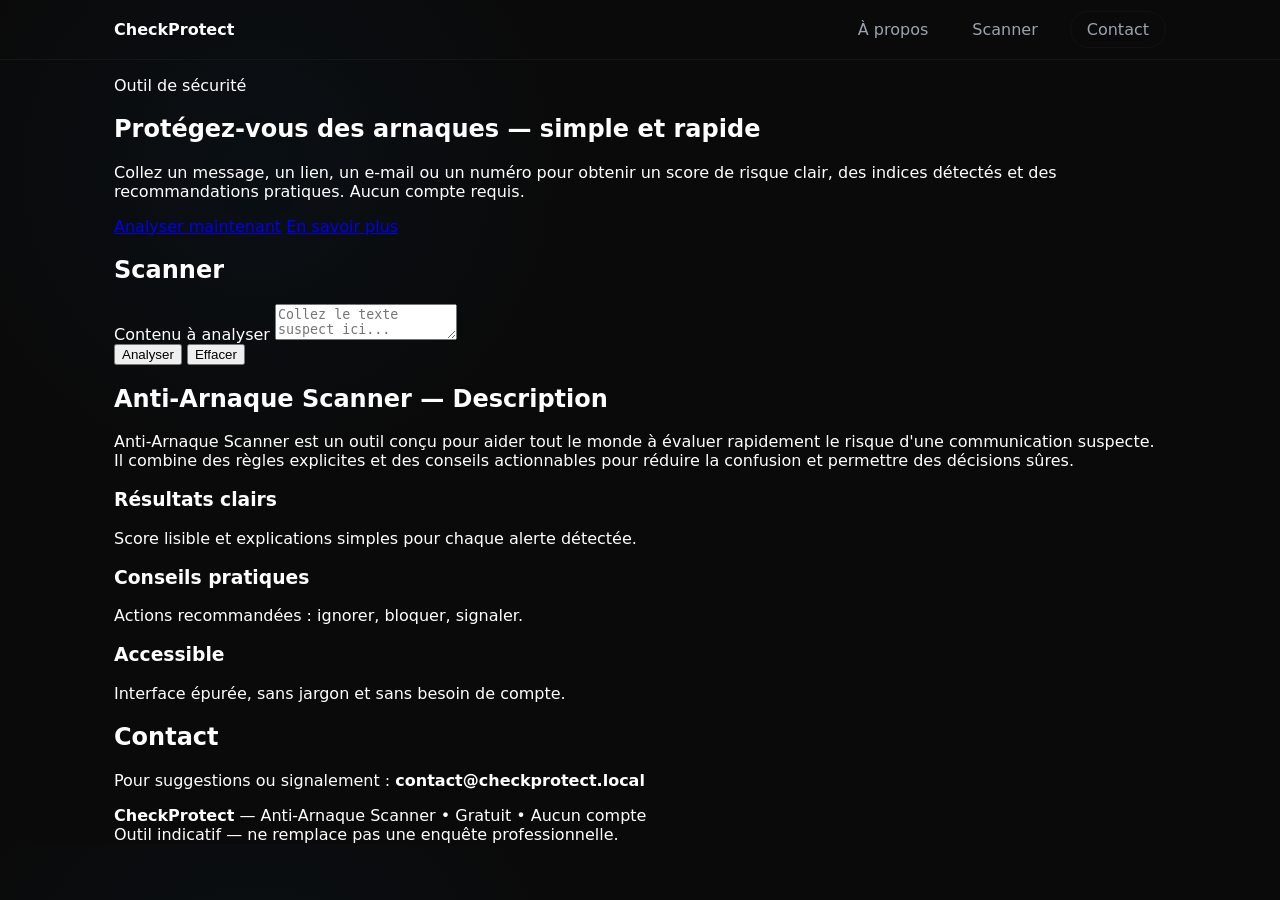
==== index.html @ 156ae91d "fix: fix adjustement for github page" ====
<!DOCTYPE html>


<!--  ,ad8888ba,   88                                   88            88888888ba                                                                    -->
<!-- d8"'    `"8b  88                                   88            88      "8b                            ,d                              ,d     -->
<!--d8'            88                                   88            88      ,8P                            88                              88     -->
<!--88             88,dPPYba,    ,adPPYba,   ,adPPYba,  88   ,d8      88aaaaaa8P'  8b,dPPYba,   ,adPPYba,  MM88MMM  ,adPPYba,   ,adPPYba,  MM88MMM  -->
<!--88             88P'    "8a  a8P_____88  a8"     ""  88 ,a8"       88""""""'    88P'   "Y8  a8"     "8a   88    a8P_____88  a8"     ""    88     -->
<!--Y8,            88       88  8PP"""""""  8b          8888[         88           88          8b       d8   88    8PP"""""""  8b            88     -->
<!-- Y8a.    .a8P  88       88  "8b,   ,aa  "8a,   ,aa  88`"Yba,      88           88          "8a,   ,a8"   88,   "8b,   ,aa  "8a,   ,aa    88,    -->
<!--  `"Y8888Y"'   88       88   `"Ybbd8"'   `"Ybbd8"'  88   `Y8a     88           88           `"YbbdP"'    "Y888  `"Ybbd8"'   `"Ybbd8"'    "Y888  -->


<html lang="fr">
  <head>
    <meta charset="utf-8" />
    <meta name="viewport" content="width=device-width, initial-scale=1" />
    <meta name="description" content="Analyse rapide et accessible des messages, liens et numéros suspects — résultats clairs et recommandations actionnables." />
    <title>CheckProtect</title>
    <link rel="stylesheet" href="style.css" />
  </head>

  <body>

    <!-- Header / Navigation -->
    <header class="header" role="banner">
      <div class="container navbar-container">
        <div class="navbar-logo">
          <span class="logo-text">CheckProtect</span>
        </div>

        <nav aria-label="Navigation principale">
          <ul class="nav-menu">
            <li><a class="nav-link" href="#about">À propos</a></li>
            <li><a class="nav-link" href="#scan">Scanner</a></li>
            <li><a class="nav-link nav-contact" href="#contact">Contact</a></li>
          </ul>
        </nav>
      </div>
    </header>

    <!-- Main content -->
    <main id="main">

      <!-- Hero / Scanner overview -->
      <section class="hero-section" aria-labelledby="hero-title">
        <div class="container">
          <div class="hero-grid">

            <!-- Intro -->
            <div class="hero-content">
              <p class="about-label">Outil de sécurité</p>
              <h1 id="hero-title">Protégez-vous des arnaques — simple et rapide</h1>
              <p class="lead">Collez un message, un lien, un e-mail ou un numéro pour obtenir un score de risque clair, des indices détectés et des recommandations pratiques. Aucun compte requis.</p>

              <div class="cta-row">
                <a class="btn btn-primary" href="#scan">Analyser maintenant</a>
                <a class="btn btn-light" href="#about">En savoir plus</a>
              </div>
            </div>

            <!-- Scanner card -->
            <aside class="hero-card" aria-labelledby="scan-heading">
              <h2 id="scan-heading">Scanner</h2>

              <form class="scan-area" onsubmit="event.preventDefault(); analyser();">
                <label for="input" class="sr-only">Contenu à analyser</label>
                <textarea id="input" name="input" placeholder="Collez le texte suspect ici..." aria-label="Contenu à analyser"></textarea>

                <div class="controls">
                  <button type="submit" class="btn btn-primary">Analyser</button>
                  <button type="button" class="btn btn-outline" onclick="clearAll()">Effacer</button>
                </div>

                <div id="output" class="result" aria-live="polite" hidden>
                  <div class="risk">
                    <div class="meter" id="score">--</div>
                    <div class="risk-body">
                      <div id="verdict" class="verdict">—</div>
                      <div id="short" class="explain">Aucun résultat pour l'instant.</div>
                    </div>
                  </div>

                  <div id="details" class="explain" aria-hidden="false"></div>
                  <div id="advice" class="advice"></div>
                </div>
              </form>
            </aside>
          </div>
        </div>
      </section>

      <!-- About / Description -->
      <section id="about" class="about-section container" aria-labelledby="about-heading">
        <h2 id="about-heading">Anti-Arnaque Scanner — Description</h2>
        <p class="section-subtitle">Anti-Arnaque Scanner est un outil conçu pour aider tout le monde à évaluer rapidement le risque d'une communication suspecte. Il combine des règles explicites et des conseils actionnables pour réduire la confusion et permettre des décisions sûres.</p>

        <div class="features-grid" role="list">
          <div class="feature-card" role="listitem">
            <h3>Résultats clairs</h3>
            <p>Score lisible et explications simples pour chaque alerte détectée.</p>
          </div>

          <div class="feature-card" role="listitem">
            <h3>Conseils pratiques</h3>
            <p>Actions recommandées : ignorer, bloquer, signaler.</p>
          </div>

          <div class="feature-card" role="listitem">
            <h3>Accessible</h3>
            <p>Interface épurée, sans jargon et sans besoin de compte.</p>
          </div>
        </div>
      </section>

      <!-- Contact -->
      <section id="contact" class="container contact-section" aria-labelledby="contact-heading">
        <h2 id="contact-heading">Contact</h2>
        <p class="explain">Pour suggestions ou signalement : <strong>contact@checkprotect.local</strong></p>
      </section>

    </main>

    <!-- Footer -->
    <footer class="footer" role="contentinfo">
      <div class="container footer-content">
        <div>
          <strong>CheckProtect</strong> — Anti-Arnaque Scanner • Gratuit • Aucun compte
        </div>
        <div class="footer-note">Outil indicatif — ne remplace pas une enquête professionnelle.</div>
      </div>
    </footer>    
  </body>
</html>
---- style.css ----
/*  ,ad8888ba,   88                                   88            88888888ba                                                                    */
/* d8"'    `"8b  88                                   88            88      "8b                            ,d                              ,d     */
/*d8'            88                                   88            88      ,8P                            88                              88     */
/*88             88,dPPYba,    ,adPPYba,   ,adPPYba,  88   ,d8      88aaaaaa8P'  8b,dPPYba,   ,adPPYba,  MM88MMM  ,adPPYba,   ,adPPYba,  MM88MMM  */
/*88             88P'    "8a  a8P_____88  a8"     ""  88 ,a8"       88""""""'    88P'   "Y8  a8"     "8a   88    a8P_____88  a8"     ""    88     */
/*Y8,            88       88  8PP"""""""  8b          8888[         88           88          8b       d8   88    8PP"""""""  8b            88     */
/* Y8a.    .a8P  88       88  "8b,   ,aa  "8a,   ,aa  88`"Yba,      88           88          "8a,   ,a8"   88,   "8b,   ,aa  "8a,   ,aa    88,    */
/*  `"Y8888Y"'   88       88   `"Ybbd8"'   `"Ybbd8"'  88   `Y8a     88           88           `"YbbdP"'    "Y888  `"Ybbd8"'   `"Ybbd8"'    "Y888  */
                                                                                                                                                
                                                                                                                                                

:root {
	/* Colors */
	--bg: #0a0a0a;
	--panel: #0b1220;
	--text: #ffffff;
	--muted: #9ca3af;
	--accent: #0a66c2;
	--accent-2: #00d4ff;
	--good: #10b981;
	--warn: #f59e0b;
	--bad: #ef4444;

	/* UI tokens */
	--glass: rgba(255, 255, 255, 0.03);
	--radius: 12px;
	--container: 1100px;
	--font: system-ui, -apple-system, 'Segoe UI', Roboto, 'Helvetica Neue', Arial;
}

*,
*::before,
*::after {
	box-sizing: border-box;
}

html {
	-webkit-font-smoothing: antialiased;
	-moz-osx-font-smoothing: grayscale;
}

body {
	margin: 0;
	font-family: var(--font);
	color: var(--text);
	background: radial-gradient(circle at 20% 20%, rgba(10, 102, 194, 0.06), transparent 25%), var(--bg);
}

.container {
	max-width: var(--container);
	margin: 0 auto;
	padding: 0 24px;
}

.header {
	padding: 20px 0;
	border-bottom: 1px solid rgba(255, 255, 255, 0.04);
	position: sticky;
	top: 0;
	background: linear-gradient(180deg, transparent, rgba(0, 0, 0, 0.03));
	z-index: 40;
}

.navbar-container {
	display: flex;
	align-items: center;
	justify-content: space-between;
}

.navbar-logo {
	display: flex;
	align-items: center;
	gap: 12px;
	font-weight: 700;
}

.logo-icon {
	font-size: 22px;
}

.nav-menu {
	list-style: none;
	display: flex;
	gap: 20px;
	margin: 0;
	padding: 0;
}

.nav-link {
	color: var(--muted);
	text-decoration: none;
	padding: 8px 12px;
	border-radius: 999px;
}

.nav-link:hover {
	color: var(--text);
}

.nav-contact {
	border: 1px solid var(--glass);
	padding: 8px 16px;
}
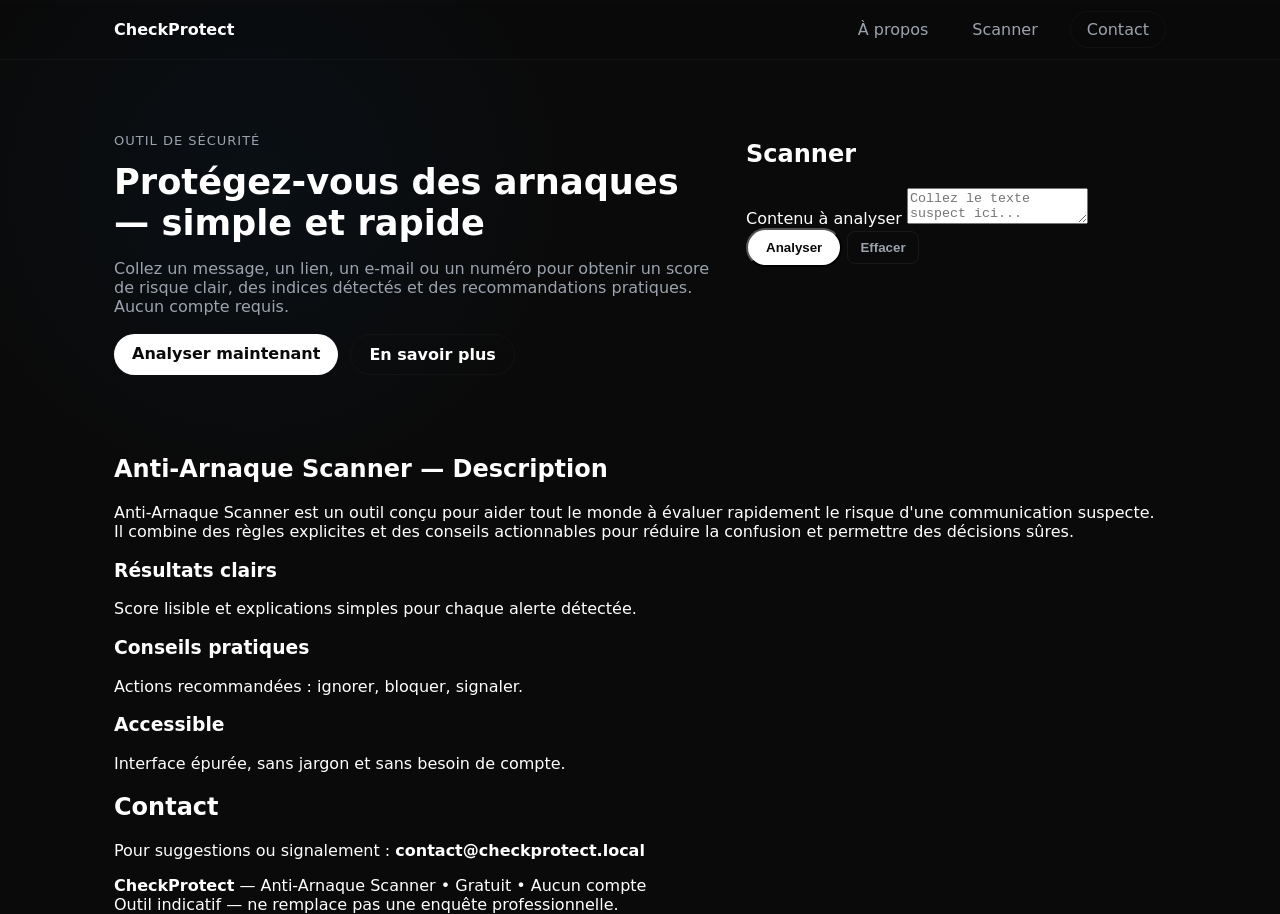
==== commit 602e764a: "style: add style buton" ====
--- a/index.html
+++ b/index.html
@@ -129,6 +129,8 @@
         </div>
         <div class="footer-note">Outil indicatif — ne remplace pas une enquête professionnelle.</div>
       </div>
-    </footer>    
+    </footer>
+
+    <script src="script.js" defer></script>
   </body>
 </html>
--- a/style.css
+++ b/style.css
@@ -101,4 +101,65 @@
 .nav-contact {
 	border: 1px solid var(--glass);
 	padding: 8px 16px;
+}
+
+.hero-section {
+	padding: 60px 0;
+}
+
+.hero-grid {
+	display: grid;
+	grid-template-columns: 1fr 420px;
+	gap: 28px;
+	align-items: start;
+}
+
+.hero-content .about-label {
+	text-transform: uppercase;
+	color: var(--muted);
+	letter-spacing: 1px;
+	font-size: 13px;
+}
+
+h1 {
+	font-size: 2.2rem;
+	margin: 10px 0;
+}
+
+.lead {
+	color: var(--muted);
+	max-width: 640px;
+}
+
+.cta-row {
+	display: flex;
+	gap: 12px;
+	margin-top: 18px;
+}
+
+.btn {
+	display: inline-block;
+	padding: 10px 18px;
+	border-radius: 999px;
+	font-weight: 700;
+	text-decoration: none;
+}
+
+.btn-primary {
+	background: var(--text);
+	color: var(--bg);
+}
+
+.btn-light {
+	background: transparent;
+	border: 1px solid var(--glass);
+	color: var(--text);
+}
+
+.btn-outline {
+	background: transparent;
+	border: 1px solid rgba(255, 255, 255, 0.06);
+	color: var(--muted);
+	padding: 8px 12px;
+	border-radius: 8px;
 }
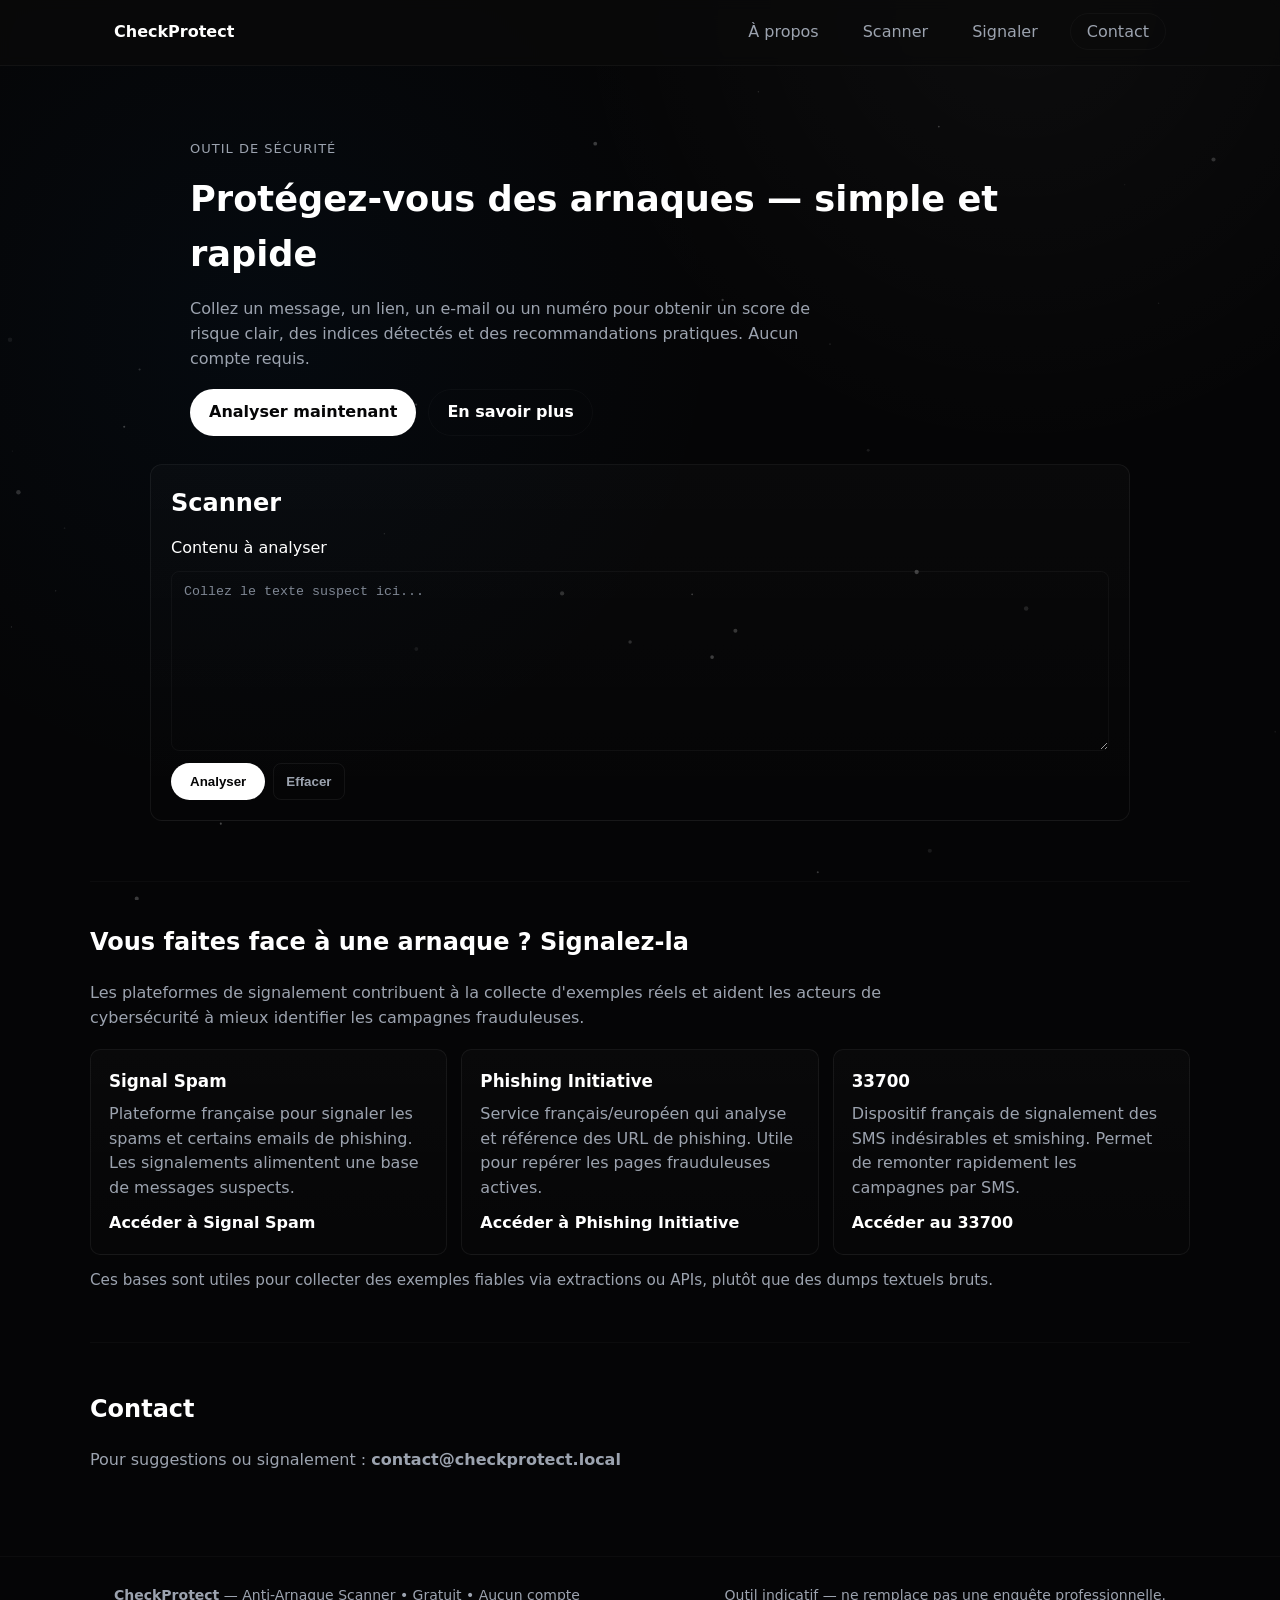
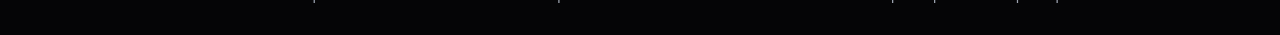
==== commit dd7fa2e8: "feat: update style and update algorythm" ====
--- a/index.html
+++ b/index.html
@@ -31,8 +31,9 @@
 
         <nav aria-label="Navigation principale">
           <ul class="nav-menu">
-            <li><a class="nav-link" href="#about">À propos</a></li>
+            <li><a class="nav-link" href="about.html">À propos</a></li>
             <li><a class="nav-link" href="#scan">Scanner</a></li>
+            <li><a class="nav-link" href="#signalement">Signaler</a></li>
             <li><a class="nav-link nav-contact" href="#contact">Contact</a></li>
           </ul>
         </nav>
@@ -55,7 +56,7 @@
 
               <div class="cta-row">
                 <a class="btn btn-primary" href="#scan">Analyser maintenant</a>
-                <a class="btn btn-light" href="#about">En savoir plus</a>
+                <a class="btn btn-light" href="about.html">En savoir plus</a>
               </div>
             </div>
 
@@ -90,27 +91,31 @@
         </div>
       </section>
 
-      <!-- About / Description -->
-      <section id="about" class="about-section container" aria-labelledby="about-heading">
-        <h2 id="about-heading">Anti-Arnaque Scanner — Description</h2>
-        <p class="section-subtitle">Anti-Arnaque Scanner est un outil conçu pour aider tout le monde à évaluer rapidement le risque d'une communication suspecte. Il combine des règles explicites et des conseils actionnables pour réduire la confusion et permettre des décisions sûres.</p>
+      <section id="signalement" class="platform-section container" aria-labelledby="signalement-heading">
+        <h2 id="signalement-heading">Vous faites face à une arnaque ? Signalez-la</h2>
+        <p class="section-subtitle">Les plateformes de signalement contribuent à la collecte d'exemples réels et aident les acteurs de cybersécurité à mieux identifier les campagnes frauduleuses.</p>
 
         <div class="features-grid" role="list">
-          <div class="feature-card" role="listitem">
-            <h3>Résultats clairs</h3>
-            <p>Score lisible et explications simples pour chaque alerte détectée.</p>
-          </div>
+          <article class="feature-card" role="listitem">
+            <h3>Signal Spam</h3>
+            <p>Plateforme française pour signaler les spams et certains emails de phishing. Les signalements alimentent une base de messages suspects.</p>
+            <a class="platform-link" href="https://www.signal-spam.fr" target="_blank" rel="noopener noreferrer">Accéder à Signal Spam</a>
+          </article>
 
-          <div class="feature-card" role="listitem">
-            <h3>Conseils pratiques</h3>
-            <p>Actions recommandées : ignorer, bloquer, signaler.</p>
-          </div>
+          <article class="feature-card" role="listitem">
+            <h3>Phishing Initiative</h3>
+            <p>Service français/européen qui analyse et référence des URL de phishing. Utile pour repérer les pages frauduleuses actives.</p>
+            <a class="platform-link" href="https://phishing-initiative.eu" target="_blank" rel="noopener noreferrer">Accéder à Phishing Initiative</a>
+          </article>
 
-          <div class="feature-card" role="listitem">
-            <h3>Accessible</h3>
-            <p>Interface épurée, sans jargon et sans besoin de compte.</p>
-          </div>
+          <article class="feature-card" role="listitem">
+            <h3>33700</h3>
+            <p>Dispositif français de signalement des SMS indésirables et smishing. Permet de remonter rapidement les campagnes par SMS.</p>
+            <a class="platform-link" href="https://www.33700.fr" target="_blank" rel="noopener noreferrer">Accéder au 33700</a>
+          </article>
         </div>
+
+        <p class="signal-note">Ces bases sont utiles pour collecter des exemples fiables via extractions ou APIs, plutôt que des dumps textuels bruts.</p>
       </section>
 
       <!-- Contact -->
@@ -131,6 +136,7 @@
       </div>
     </footer>
 
+    <script src="particles.js" defer></script>
     <script src="script.js" defer></script>
   </body>
 </html>
--- a/style.css
+++ b/style.css
@@ -12,8 +12,8 @@
 
 :root {
 	/* Colors */
-	--bg: #0a0a0a;
-	--panel: #0b1220;
+	--bg: #050506;
+	--panel: #0b0b0e;
 	--text: #ffffff;
 	--muted: #9ca3af;
 	--accent: #0a66c2;
@@ -44,7 +44,30 @@
 	margin: 0;
 	font-family: var(--font);
 	color: var(--text);
-	background: radial-gradient(circle at 20% 20%, rgba(10, 102, 194, 0.06), transparent 25%), var(--bg);
+	line-height: 1.55;
+	position: relative;
+	overflow-x: hidden;
+	background:
+		radial-gradient(circle at 20% 20%, rgba(10, 102, 194, 0.05), transparent 28%),
+		radial-gradient(circle at 80% 0%, rgba(255, 255, 255, 0.03), transparent 24%),
+		var(--bg);
+}
+
+.particle-canvas {
+	position: fixed;
+	inset: 0;
+	width: 100%;
+	height: 100%;
+	pointer-events: none;
+	z-index: 0;
+	opacity: 0.45;
+}
+
+.header,
+main,
+.footer {
+	position: relative;
+	z-index: 1;
 }
 
 .container {
@@ -58,7 +81,8 @@
 	border-bottom: 1px solid rgba(255, 255, 255, 0.04);
 	position: sticky;
 	top: 0;
-	background: linear-gradient(180deg, transparent, rgba(0, 0, 0, 0.03));
+	background: rgba(10, 10, 10, 0.72);
+	backdrop-filter: blur(6px);
 	z-index: 40;
 }
 
@@ -92,10 +116,12 @@
 	text-decoration: none;
 	padding: 8px 12px;
 	border-radius: 999px;
+	transition: color 0.2s ease, background-color 0.2s ease;
 }
 
 .nav-link:hover {
 	color: var(--text);
+	background: rgba(255, 255, 255, 0.04);
 }
 
 .nav-contact {
@@ -109,9 +135,14 @@
 
 .hero-grid {
 	display: grid;
-	grid-template-columns: 1fr 420px;
+	grid-template-columns: 1fr;
 	gap: 28px;
 	align-items: start;
+}
+
+.hero-content {
+	max-width: 900px;
+	margin: 0 auto;
 }
 
 .hero-content .about-label {
@@ -143,7 +174,13 @@
 	border-radius: 999px;
 	font-weight: 700;
 	text-decoration: none;
-}
+	cursor: pointer;
+	border: 1px solid transparent;
+	transition: transform 0.15s ease, opacity 0.2s ease, border-color 0.2s ease;
+}
+
+.btn:hover { transform: translateY(-1px); }
+.btn:active { transform: translateY(0); }
 
 .btn-primary {
 	background: var(--text);
@@ -162,4 +199,190 @@
 	color: var(--muted);
 	padding: 8px 12px;
 	border-radius: 8px;
-}+}
+
+.hero-card {
+	background: linear-gradient(180deg, rgba(255, 255, 255, 0.018), rgba(255, 255, 255, 0.005));
+	border: 1px solid rgba(255, 255, 255, 0.06);
+	padding: 20px;
+	border-radius: var(--radius);
+	width: min(100%, 980px);
+	margin: 0 auto;
+}
+
+.hero-card h2 {
+	margin-top: 0;
+	margin-bottom: 14px;
+}
+
+.scan-area {
+	display: flex;
+	flex-direction: column;
+	gap: 10px;
+}
+
+.scan-area textarea {
+	width: 100%;
+	min-height: 180px;
+	padding: 12px;
+	border-radius: 8px;
+	border: 1px solid rgba(255, 255, 255, 0.04);
+	background: transparent;
+	color: var(--text);
+	resize: vertical;
+}
+
+.scan-area textarea::placeholder { color: #7f8794; }
+
+.scan-area textarea:focus {
+	outline: none;
+	border-color: rgba(10, 102, 194, 0.6);
+	box-shadow: 0 0 0 3px rgba(10, 102, 194, 0.18);
+}
+
+.controls {
+	display: flex;
+	gap: 8px;
+	margin-top: 2px;
+	flex-wrap: wrap;
+}
+
+.result {
+	margin-top: 8px;
+	padding: 12px;
+	border-radius: 10px;
+	background: rgba(255, 255, 255, 0.015);
+	border: 1px solid rgba(255, 255, 255, 0.06);
+}
+
+.risk {
+	display: flex;
+	gap: 12px;
+	align-items: center;
+}
+
+.meter {
+	width: 78px;
+	height: 78px;
+	border-radius: 50%;
+	display: grid;
+	place-items: center;
+	background:
+		radial-gradient(closest-side, var(--panel) 74%, transparent 76% 100%),
+		conic-gradient(var(--accent) calc(var(--percent) * 1%), rgba(255, 255, 255, 0.06) 0%);
+	font-weight: 800;
+	font-size: 0.95rem;
+	letter-spacing: 0.2px;
+}
+
+.meter.safe { color: var(--good); }
+.meter.warn { color: var(--warn); }
+.meter.danger { color: var(--bad); }
+
+/* Animated radial meter using conic-gradient. JS updates --percent custom property. */
+.meter {
+	position: relative;
+	color: var(--text);
+	--percent: 0; /* JS will set style.setProperty('--percent', score) */
+	transition: background 0.6s ease, transform 0.4s ease, color 0.3s ease;
+}
+
+/* pulse for high risk to draw attention */
+.meter.pulse{animation: meter-pulse 1s ease-in-out 0s 2}
+@keyframes meter-pulse{0%{transform:scale(1)}50%{transform:scale(1.06)}100%{transform:scale(1)}}
+
+.verdict { font-weight: 800; }
+.explain { color: var(--muted); margin-top: 8px; }
+.advice ul { margin: 6px 0 0 18px; }
+
+/* ---------- Content sections ---------- */
+.about-section { padding: 38px 0; }
+.section-subtitle { color: var(--muted); max-width: 800px; }
+.features-grid { display: grid; grid-template-columns: repeat(3, 1fr); gap: 14px; margin-top: 18px; }
+.feature-card {
+	background: linear-gradient(180deg, rgba(255, 255, 255, 0.018), rgba(255, 255, 255, 0.006));
+	padding: 18px;
+	border-radius: 10px;
+	border: 1px solid rgba(255, 255, 255, 0.06);
+	transition: border-color 0.2s ease;
+}
+
+.feature-card:hover {
+	border-color: rgba(255, 255, 255, 0.16);
+}
+
+.feature-card h3 {
+	margin-top: 0;
+	margin-bottom: 8px;
+	font-size: 1.05rem;
+}
+
+.feature-card p {
+	margin: 0;
+	color: var(--muted);
+}
+
+.platform-section {
+	padding: 22px 0 34px;
+	border-top: 1px solid rgba(255, 255, 255, 0.03);
+}
+
+.platform-link {
+	display: inline-block;
+	margin-top: 10px;
+	color: var(--text);
+	text-decoration: none;
+	font-weight: 600;
+}
+
+.platform-link:hover {
+	text-decoration: underline;
+	text-underline-offset: 2px;
+}
+
+.signal-note {
+	margin-top: 14px;
+	color: var(--muted);
+	font-size: 0.95rem;
+}
+
+.contact-section { padding: 28px 0; border-top: 1px solid rgba(255, 255, 255, 0.03); }
+
+/* ---------- About page ---------- */
+.about-page {
+	padding-top: 48px;
+	padding-bottom: 30px;
+}
+
+.about-intro {
+	max-width: 900px;
+	margin: 0 auto 22px;
+}
+
+.about-page .about-section {
+	padding: 20px 0;
+}
+
+.about-actions {
+	display: flex;
+	gap: 12px;
+	flex-wrap: wrap;
+	padding: 18px 0 6px;
+}
+
+/* ---------- Footer ---------- */
+.footer { padding: 28px 0; border-top: 1px solid rgba(255, 255, 255, 0.03); margin-top: 40px; }
+.footer-content { display: flex; justify-content: space-between; align-items: center; color: var(--muted); font-size: 14px; }
+
+/* ---------- Responsive ---------- */
+@media (max-width: 880px) {
+	.hero-grid { grid-template-columns: 1fr; }
+	.features-grid { grid-template-columns: 1fr 1fr; }
+	.footer-content { flex-direction: column; align-items: flex-start; gap: 8px; }
+}
+
+@media (max-width: 520px) {
+	.features-grid { grid-template-columns: 1fr; }
+	.nav-menu { display: none; }
+	.about-page { padding-top: 34px; }
+}
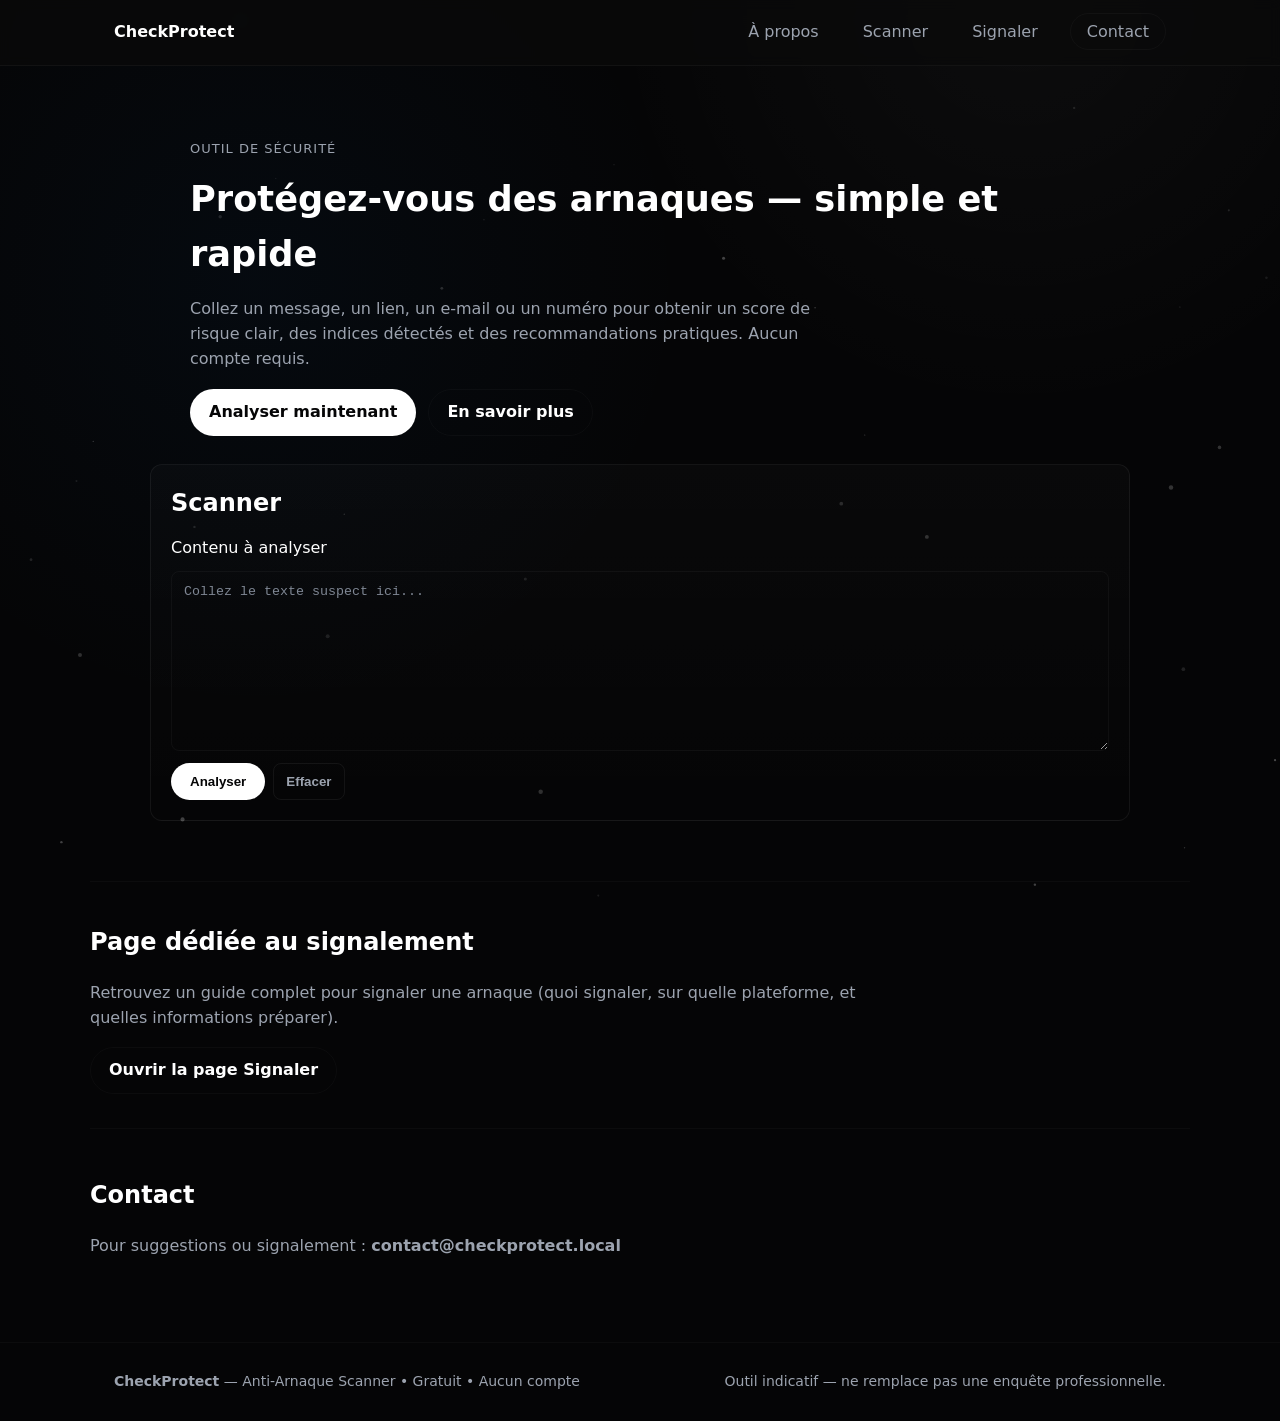
==== commit 2b808b2b: "feat(signalement): ajouter la page dédiée et mettre à jour la navigation/UI" ====
--- a/index.html
+++ b/index.html
@@ -33,7 +33,7 @@
           <ul class="nav-menu">
             <li><a class="nav-link" href="about.html">À propos</a></li>
             <li><a class="nav-link" href="#scan">Scanner</a></li>
-            <li><a class="nav-link" href="#signalement">Signaler</a></li>
+            <li><a class="nav-link" href="signaler.html">Signaler</a></li>
             <li><a class="nav-link nav-contact" href="#contact">Contact</a></li>
           </ul>
         </nav>
@@ -92,30 +92,9 @@
       </section>
 
       <section id="signalement" class="platform-section container" aria-labelledby="signalement-heading">
-        <h2 id="signalement-heading">Vous faites face à une arnaque ? Signalez-la</h2>
-        <p class="section-subtitle">Les plateformes de signalement contribuent à la collecte d'exemples réels et aident les acteurs de cybersécurité à mieux identifier les campagnes frauduleuses.</p>
-
-        <div class="features-grid" role="list">
-          <article class="feature-card" role="listitem">
-            <h3>Signal Spam</h3>
-            <p>Plateforme française pour signaler les spams et certains emails de phishing. Les signalements alimentent une base de messages suspects.</p>
-            <a class="platform-link" href="https://www.signal-spam.fr" target="_blank" rel="noopener noreferrer">Accéder à Signal Spam</a>
-          </article>
-
-          <article class="feature-card" role="listitem">
-            <h3>Phishing Initiative</h3>
-            <p>Service français/européen qui analyse et référence des URL de phishing. Utile pour repérer les pages frauduleuses actives.</p>
-            <a class="platform-link" href="https://phishing-initiative.eu" target="_blank" rel="noopener noreferrer">Accéder à Phishing Initiative</a>
-          </article>
-
-          <article class="feature-card" role="listitem">
-            <h3>33700</h3>
-            <p>Dispositif français de signalement des SMS indésirables et smishing. Permet de remonter rapidement les campagnes par SMS.</p>
-            <a class="platform-link" href="https://www.33700.fr" target="_blank" rel="noopener noreferrer">Accéder au 33700</a>
-          </article>
-        </div>
-
-        <p class="signal-note">Ces bases sont utiles pour collecter des exemples fiables via extractions ou APIs, plutôt que des dumps textuels bruts.</p>
+        <h2 id="signalement-heading">Page dédiée au signalement</h2>
+        <p class="section-subtitle">Retrouvez un guide complet pour signaler une arnaque (quoi signaler, sur quelle plateforme, et quelles informations préparer).</p>
+        <a class="btn btn-light" href="signaler.html">Ouvrir la page Signaler</a>
       </section>
 
       <!-- Contact -->
--- a/style.css
+++ b/style.css
@@ -354,6 +354,11 @@
 	padding-bottom: 30px;
 }
 
+.report-page {
+	padding-top: 48px;
+	padding-bottom: 30px;
+}
+
 .about-intro {
 	max-width: 900px;
 	margin: 0 auto 22px;
@@ -368,6 +373,14 @@
 	gap: 12px;
 	flex-wrap: wrap;
 	padding: 18px 0 6px;
+}
+
+.steps-list {
+	margin: 0;
+	padding-left: 20px;
+	color: var(--muted);
+	display: grid;
+	gap: 8px;
 }
 
 /* ---------- Footer ---------- */
@@ -385,4 +398,5 @@
 	.features-grid { grid-template-columns: 1fr; }
 	.nav-menu { display: none; }
 	.about-page { padding-top: 34px; }
-}
+	.report-page { padding-top: 34px; }
+}
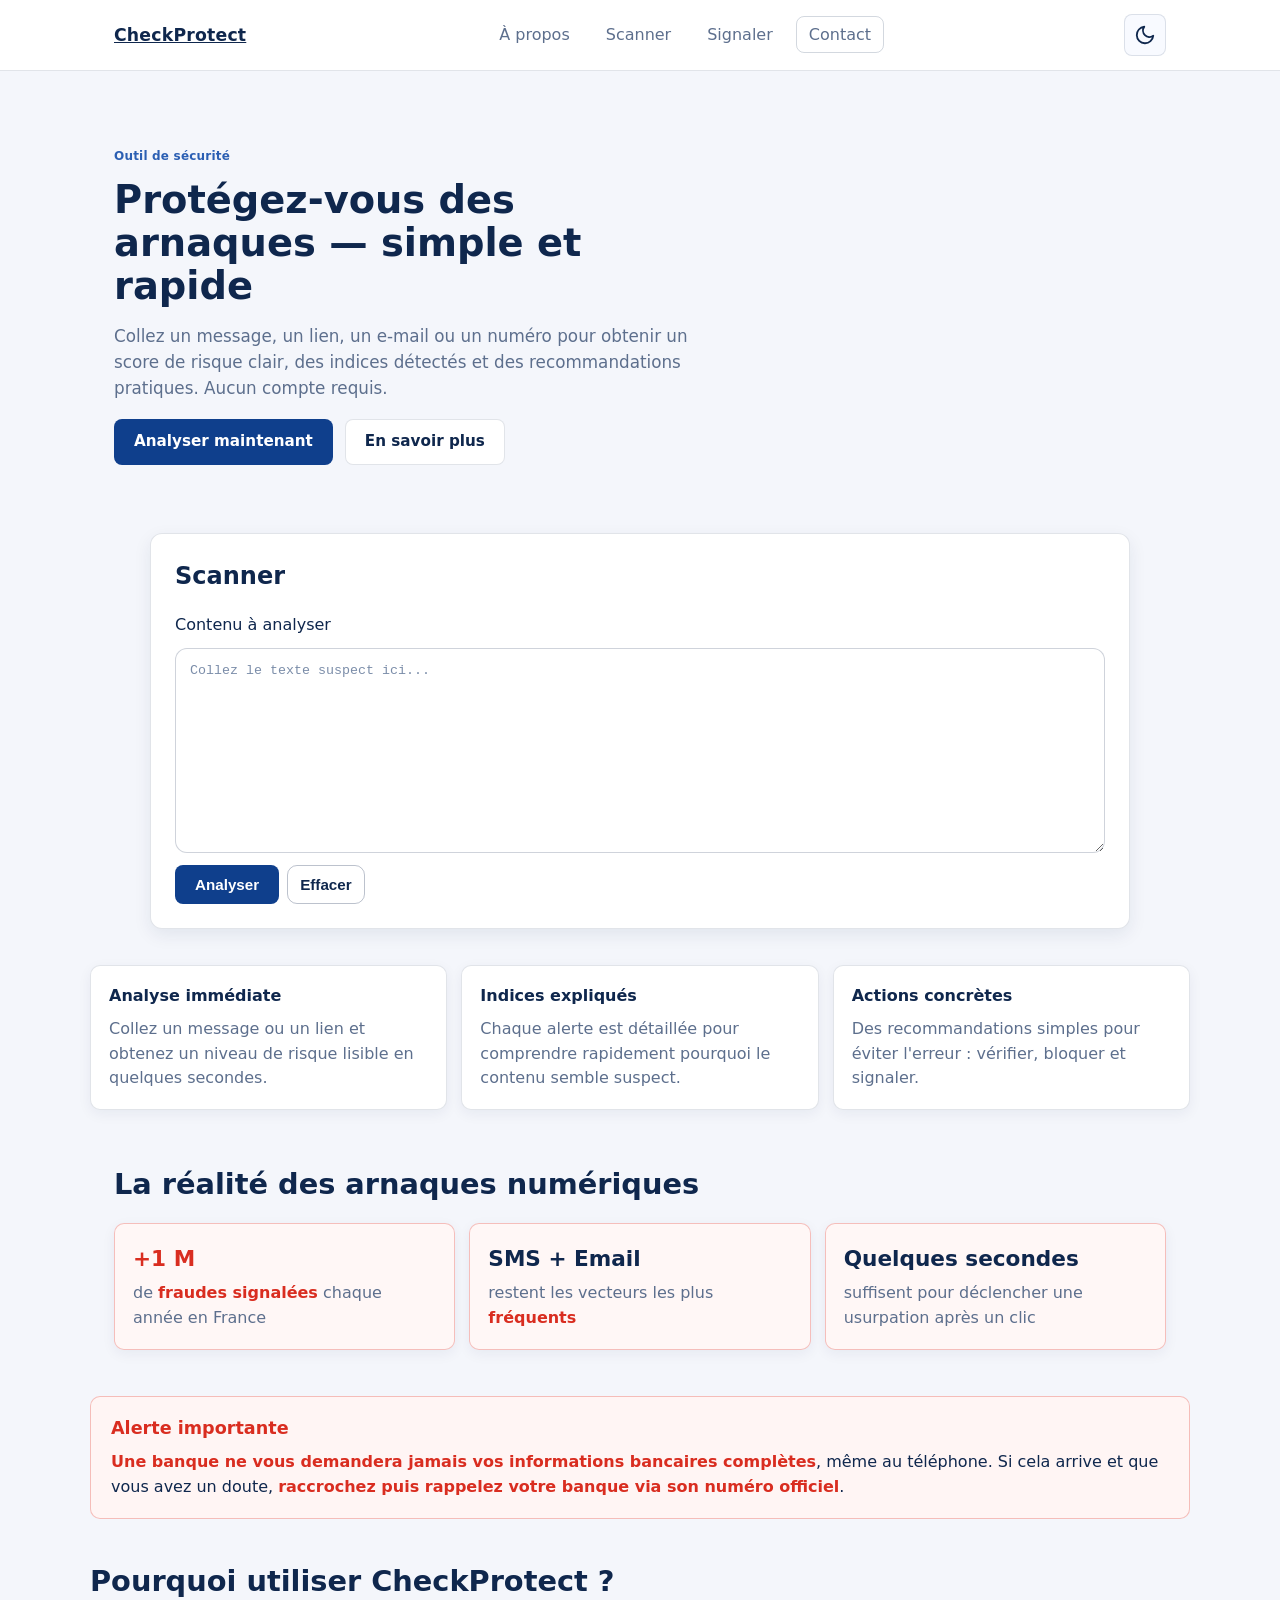
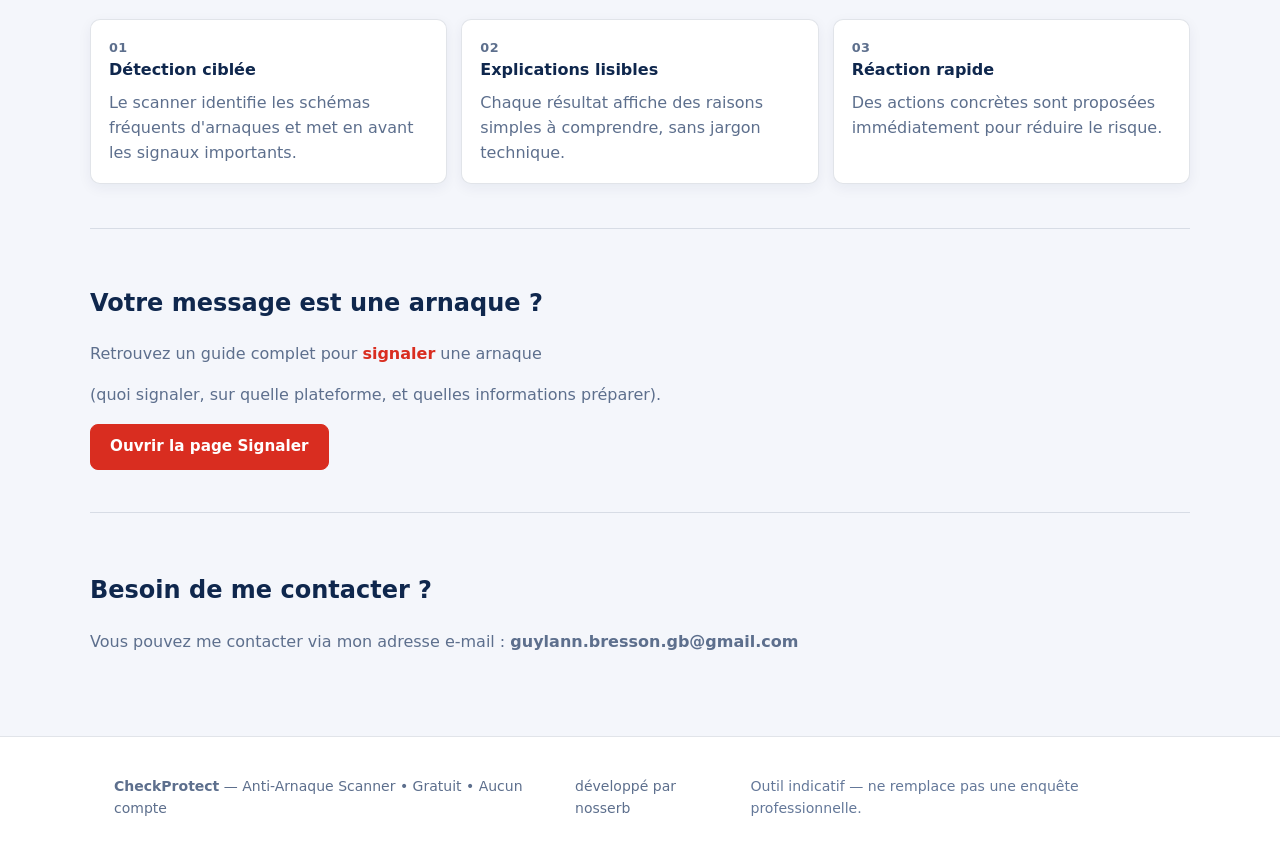
==== commit 2b05ecf0: "restyle: restyle index.html" ====
--- a/index.html
+++ b/index.html
@@ -26,7 +26,7 @@
     <header class="header" role="banner">
       <div class="container navbar-container">
         <div class="navbar-logo">
-          <span class="logo-text">CheckProtect</span>
+          <a class="logo-text" href="about.html">CheckProtect</a>
         </div>
 
         <nav aria-label="Navigation principale">
@@ -37,6 +37,22 @@
             <li><a class="nav-link nav-contact" href="#contact">Contact</a></li>
           </ul>
         </nav>
+        <button id="themeToggle" class="theme-toggle" type="button" aria-pressed="false" aria-label="Activer le mode sombre">
+          <svg class="moon-icon" width="24" height="24" viewBox="0 0 24 24" fill="none" stroke="currentColor" stroke-width="2" aria-hidden="true">
+            <path d="M21 12.79A9 9 0 1 1 11.21 3 7 7 0 0 0 21 12.79z"></path>
+          </svg>
+          <svg class="sun-icon" width="24" height="24" viewBox="0 0 24 24" fill="none" stroke="currentColor" stroke-width="2" aria-hidden="true">
+            <circle cx="12" cy="12" r="5"></circle>
+            <line x1="12" y1="1" x2="12" y2="3"></line>
+            <line x1="12" y1="21" x2="12" y2="23"></line>
+            <line x1="4.22" y1="4.22" x2="5.64" y2="5.64"></line>
+            <line x1="18.36" y1="18.36" x2="19.78" y2="19.78"></line>
+            <line x1="1" y1="12" x2="3" y2="12"></line>
+            <line x1="21" y1="12" x2="23" y2="12"></line>
+            <line x1="4.22" y1="19.78" x2="5.64" y2="18.36"></line>
+            <line x1="18.36" y1="5.64" x2="19.78" y2="4.22"></line>
+          </svg>
+        </button>
       </div>
     </header>
 
@@ -60,47 +76,117 @@
               </div>
             </div>
 
-            <!-- Scanner card -->
-            <aside class="hero-card" aria-labelledby="scan-heading">
-              <h2 id="scan-heading">Scanner</h2>
-
-              <form class="scan-area" onsubmit="event.preventDefault(); analyser();">
-                <label for="input" class="sr-only">Contenu à analyser</label>
-                <textarea id="input" name="input" placeholder="Collez le texte suspect ici..." aria-label="Contenu à analyser"></textarea>
-
-                <div class="controls">
-                  <button type="submit" class="btn btn-primary">Analyser</button>
-                  <button type="button" class="btn btn-outline" onclick="clearAll()">Effacer</button>
+          </div>
+        </div>
+      </section>
+
+      <section id="scan" class="container" aria-labelledby="scan-heading">
+        <aside class="hero-card" aria-labelledby="scan-heading">
+          <h2 id="scan-heading">Scanner</h2>
+
+          <form class="scan-area" onsubmit="event.preventDefault(); analyser();">
+            <label for="input" class="sr-only">Contenu à analyser</label>
+            <textarea id="input" name="input" placeholder="Collez le texte suspect ici..." aria-label="Contenu à analyser"></textarea>
+
+            <div class="controls">
+              <button type="submit" class="btn btn-primary">Analyser</button>
+              <button type="button" class="btn btn-outline" onclick="clearAll()">Effacer</button>
+            </div>
+
+            <div id="output" class="result" aria-live="polite" hidden>
+              <div class="risk">
+                <div class="meter" id="score">--</div>
+                <div class="risk-body">
+                  <div id="verdict" class="verdict">—</div>
+                  <div id="short" class="explain">Aucun résultat pour l'instant.</div>
                 </div>
-
-                <div id="output" class="result" aria-live="polite" hidden>
-                  <div class="risk">
-                    <div class="meter" id="score">--</div>
-                    <div class="risk-body">
-                      <div id="verdict" class="verdict">—</div>
-                      <div id="short" class="explain">Aucun résultat pour l'instant.</div>
-                    </div>
-                  </div>
-
-                  <div id="details" class="explain" aria-hidden="false"></div>
-                  <div id="advice" class="advice"></div>
-                </div>
-              </form>
-            </aside>
+              </div>
+
+              <div id="details" class="explain" aria-hidden="false"></div>
+              <div id="advice" class="advice"></div>
+            </div>
+          </form>
+        </aside>
+      </section>
+
+      <section class="container home-cards" aria-label="Points clés">
+        <div class="home-cards-grid">
+          <article class="home-card">
+            <h3>Analyse immédiate</h3>
+            <p>Collez un message ou un lien et obtenez un niveau de risque lisible en quelques secondes.</p>
+          </article>
+          <article class="home-card">
+            <h3>Indices expliqués</h3>
+            <p>Chaque alerte est détaillée pour comprendre rapidement pourquoi le contenu semble suspect.</p>
+          </article>
+          <article class="home-card">
+            <h3>Actions concrètes</h3>
+            <p>Des recommandations simples pour éviter l'erreur : vérifier, bloquer et signaler.</p>
+          </article>
+        </div>
+      </section>
+
+      <section class="stats-section" aria-labelledby="stats-heading">
+        <div class="container">
+          <h2 id="stats-heading">La réalité des arnaques numériques</h2>
+          <div class="stats-grid">
+            <article class="stat-card stat-card-critical">
+              <p class="stat-value stat-value-critical">+1 M</p>
+              <p class="stat-label">de <span class="critical-text">fraudes signalées</span> chaque année en France</p>
+            </article>
+            <article class="stat-card stat-card-critical">
+              <p class="stat-value">SMS + Email</p>
+              <p class="stat-label">restent les vecteurs les plus <span class="critical-text">fréquents</span></p>
+            </article>
+            <article class="stat-card stat-card-critical">
+              <p class="stat-value">Quelques secondes</p>
+              <p class="stat-label">suffisent pour déclencher une usurpation après un clic</p>
+            </article>
           </div>
         </div>
       </section>
 
+      <section class="container bank-warning" aria-labelledby="bank-warning-title">
+        <h2 id="bank-warning-title">Alerte importante</h2>
+        <p>
+          <span class="critical-text">Une banque ne vous demandera jamais vos informations bancaires complètes</span>,
+          même au téléphone. Si cela arrive et que vous avez un doute,
+          <span class="critical-text">raccrochez puis rappelez votre banque via son numéro officiel</span>.
+        </p>
+      </section>
+
+      <section class="container why-section" aria-labelledby="why-heading">
+        <h2 id="why-heading">Pourquoi utiliser CheckProtect ?</h2>
+        <div class="why-grid">
+          <article class="why-card">
+            <p class="why-index">01</p>
+            <h3>Détection ciblée</h3>
+            <p>Le scanner identifie les schémas fréquents d'arnaques et met en avant les signaux importants.</p>
+          </article>
+          <article class="why-card">
+            <p class="why-index">02</p>
+            <h3>Explications lisibles</h3>
+            <p>Chaque résultat affiche des raisons simples à comprendre, sans jargon technique.</p>
+          </article>
+          <article class="why-card">
+            <p class="why-index">03</p>
+            <h3>Réaction rapide</h3>
+            <p>Des actions concrètes sont proposées immédiatement pour réduire le risque.</p>
+          </article>
+        </div>
+      </section>
+
       <section id="signalement" class="platform-section container" aria-labelledby="signalement-heading">
-        <h2 id="signalement-heading">Page dédiée au signalement</h2>
-        <p class="section-subtitle">Retrouvez un guide complet pour signaler une arnaque (quoi signaler, sur quelle plateforme, et quelles informations préparer).</p>
-        <a class="btn btn-light" href="signaler.html">Ouvrir la page Signaler</a>
+        <h2 id="signalement-heading">Votre message est une arnaque ?</h2>
+        <p class="section-subtitle">Retrouvez un guide complet pour <span class="critical-text">signaler</span> une arnaque</p>
+        <p class="section-subtitle">(quoi signaler, sur quelle plateforme, et quelles informations préparer).</p>
+        <a class="btn btn-critical" href="signaler.html">Ouvrir la page Signaler</a>
       </section>
 
       <!-- Contact -->
       <section id="contact" class="container contact-section" aria-labelledby="contact-heading">
-        <h2 id="contact-heading">Contact</h2>
-        <p class="explain">Pour suggestions ou signalement : <strong>contact@checkprotect.local</strong></p>
+        <h2 id="contact-heading">Besoin de me contacter ?</h2>
+        <p class="explain">Vous pouvez me contacter via mon adresse e-mail : <strong>guylann.bresson.gb@gmail.com</strong></p>
       </section>
 
     </main>
@@ -111,11 +197,11 @@
         <div>
           <strong>CheckProtect</strong> — Anti-Arnaque Scanner • Gratuit • Aucun compte
         </div>
+        <a class="nav-link" href="https://github.com/nosserb">développé par nosserb</a>
         <div class="footer-note">Outil indicatif — ne remplace pas une enquête professionnelle.</div>
       </div>
     </footer>
 
-    <script src="particles.js" defer></script>
     <script src="script.js" defer></script>
   </body>
 </html>
--- a/style.css
+++ b/style.css
@@ -12,21 +12,58 @@
 
 :root {
 	/* Colors */
-	--bg: #050506;
-	--panel: #0b0b0e;
-	--text: #ffffff;
-	--muted: #9ca3af;
-	--accent: #0a66c2;
-	--accent-2: #00d4ff;
+	--bg: #f4f6fb;
+	--panel: #ffffff;
+	--text: #0f274d;
+	--muted: #5d6f8d;
+	--accent: #0f3f8c;
+	--accent-2: #2b5fb3;
+	--line: rgba(15, 39, 77, 0.12);
+	--panel-soft: #f8faff;
 	--good: #10b981;
 	--warn: #f59e0b;
 	--bad: #ef4444;
+	--critical: #d92d20;
 
 	/* UI tokens */
-	--glass: rgba(255, 255, 255, 0.03);
-	--radius: 12px;
+	--glass: rgba(15, 39, 77, 0.18);
+	--radius: 16px;
 	--container: 1100px;
+	--shadow-soft: 0 4px 14px rgba(15, 39, 77, 0.06);
+	--shadow-card: 0 6px 18px rgba(15, 39, 77, 0.08);
 	--font: system-ui, -apple-system, 'Segoe UI', Roboto, 'Helvetica Neue', Arial;
+}
+
+:root[data-theme='dark'] {
+	--bg: #0f1728;
+	--panel: #162033;
+	--text: #e9eefb;
+	--muted: #b6c2dc;
+	--accent: #7aa2ff;
+	--accent-2: #9bb8ff;
+	--line: rgba(148, 174, 236, 0.26);
+	--panel-soft: #1a2740;
+	--glass: rgba(179, 201, 255, 0.26);
+	--shadow-soft: 0 8px 20px rgba(3, 8, 19, 0.38);
+	--shadow-card: 0 10px 28px rgba(2, 7, 18, 0.46);
+	--critical: #ff6b63;
+}
+
+@media (prefers-color-scheme: dark) {
+	:root:not([data-theme]) {
+		--bg: #0f1728;
+		--panel: #162033;
+		--text: #e9eefb;
+		--muted: #b6c2dc;
+		--accent: #7aa2ff;
+		--accent-2: #9bb8ff;
+		--line: rgba(148, 174, 236, 0.26);
+		--panel-soft: #1a2740;
+		--glass: rgba(179, 201, 255, 0.26);
+		--shadow-soft: 0 8px 20px rgba(3, 8, 19, 0.38);
+		--shadow-card: 0 10px 28px rgba(2, 7, 18, 0.46);
+		--critical: #ff6b63;
+	}
 }
 
 *,
@@ -47,10 +84,16 @@
 	line-height: 1.55;
 	position: relative;
 	overflow-x: hidden;
-	background:
-		radial-gradient(circle at 20% 20%, rgba(10, 102, 194, 0.05), transparent 28%),
-		radial-gradient(circle at 80% 0%, rgba(255, 255, 255, 0.03), transparent 24%),
-		var(--bg);
+	background: var(--bg);
+}
+
+body::before {
+	content: '';
+	position: fixed;
+	inset: 0;
+	pointer-events: none;
+	background: transparent;
+	z-index: 0;
 }
 
 .particle-canvas {
@@ -60,7 +103,7 @@
 	height: 100%;
 	pointer-events: none;
 	z-index: 0;
-	opacity: 0.45;
+	display: none;
 }
 
 .header,
@@ -77,12 +120,12 @@
 }
 
 .header {
-	padding: 20px 0;
-	border-bottom: 1px solid rgba(255, 255, 255, 0.04);
+	padding: 14px 0; 
+	border-bottom: 1px solid var(--line);
 	position: sticky;
 	top: 0;
-	background: rgba(10, 10, 10, 0.72);
-	backdrop-filter: blur(6px);
+	background: var(--panel);
+	backdrop-filter: none;
 	z-index: 40;
 }
 
@@ -90,6 +133,7 @@
 	display: flex;
 	align-items: center;
 	justify-content: space-between;
+	gap: 14px;
 }
 
 .navbar-logo {
@@ -99,6 +143,12 @@
 	font-weight: 700;
 }
 
+.logo-text {
+	font-size: 1.08rem;
+	letter-spacing: 0.2px;
+	color: var(--text);
+}
+
 .logo-icon {
 	font-size: 22px;
 }
@@ -106,38 +156,85 @@
 .nav-menu {
 	list-style: none;
 	display: flex;
-	gap: 20px;
+	gap: 10px;
 	margin: 0;
 	padding: 0;
 }
 
+.theme-toggle {
+	border: 1px solid var(--line);
+	background: var(--panel-soft);
+	color: var(--text);
+	width: 42px;
+	height: 42px;
+	padding: 0;
+	display: inline-flex;
+	align-items: center;
+	justify-content: center;
+	border-radius: 8px;
+	font: inherit;
+	font-size: 0.9rem;
+	cursor: pointer;
+	white-space: nowrap;
+}
+
+.theme-toggle:hover {
+	background: rgba(15, 63, 140, 0.08);
+}
+
+.theme-toggle svg {
+	width: 22px;
+	height: 22px;
+	stroke-linecap: round;
+	stroke-linejoin: round;
+}
+
+.theme-toggle .sun-icon {
+	display: none;
+}
+
+:root[data-theme='dark'] .theme-toggle .moon-icon {
+	display: none;
+}
+
+:root[data-theme='dark'] .theme-toggle .sun-icon {
+	display: block;
+}
+
 .nav-link {
 	color: var(--muted);
 	text-decoration: none;
 	padding: 8px 12px;
-	border-radius: 999px;
-	transition: color 0.2s ease, background-color 0.2s ease;
+	border-radius: 8px;
+	border: 1px solid transparent;
+	transition: color 0.2s ease, background-color 0.2s ease, border-color 0.2s ease;
 }
 
 .nav-link:hover {
 	color: var(--text);
-	background: rgba(255, 255, 255, 0.04);
+	background: rgba(15, 63, 140, 0.08);
+	border-color: rgba(15, 63, 140, 0.2);
 }
 
 .nav-contact {
 	border: 1px solid var(--glass);
-	padding: 8px 16px;
+	padding: 8px 12px;
 }
 
 .hero-section {
-	padding: 60px 0;
+	padding: 64px 0 34px;
 }
 
 .hero-grid {
 	display: grid;
 	grid-template-columns: 1fr;
-	gap: 28px;
+	gap: 34px;
 	align-items: start;
+}
+
+#scan {
+	padding-top: 14px;
+	padding-bottom: 8px;
 }
 
 .hero-content {
@@ -145,21 +242,30 @@
 	margin: 0 auto;
 }
 
+.hero-content h1,
+.hero-content .lead {
+	max-width: 640px;
+}
+
 .hero-content .about-label {
-	text-transform: uppercase;
-	color: var(--muted);
-	letter-spacing: 1px;
-	font-size: 13px;
+	text-transform: none;
+	color: var(--accent-2);
+	letter-spacing: 0.2px;
+	font-size: 12px;
+	font-weight: 600;
 }
 
 h1 {
-	font-size: 2.2rem;
-	margin: 10px 0;
+	font-size: clamp(1.8rem, 3.2vw, 2.4rem);
+	line-height: 1.12;
+	margin: 12px 0;
+	max-width: 740px;
 }
 
 .lead {
 	color: var(--muted);
-	max-width: 640px;
+	max-width: 700px;
+	font-size: 1.05rem;
 }
 
 .cta-row {
@@ -170,44 +276,52 @@
 
 .btn {
 	display: inline-block;
-	padding: 10px 18px;
-	border-radius: 999px;
+	padding: 10px 19px;
+	border-radius: 8px;
 	font-weight: 700;
+	font-size: 0.95rem;
 	text-decoration: none;
 	cursor: pointer;
 	border: 1px solid transparent;
-	transition: transform 0.15s ease, opacity 0.2s ease, border-color 0.2s ease;
-}
-
-.btn:hover { transform: translateY(-1px); }
-.btn:active { transform: translateY(0); }
+	transition: opacity 0.2s ease, border-color 0.2s ease, background-color 0.2s ease;
+}
+
+.btn:hover { opacity: 0.95; }
 
 .btn-primary {
-	background: var(--text);
-	color: var(--bg);
+	background: var(--accent);
+	color: var(--panel);
+	box-shadow: none;
 }
 
 .btn-light {
-	background: transparent;
-	border: 1px solid var(--glass);
+	background: var(--panel);
+	border: 1px solid var(--line);
 	color: var(--text);
 }
 
 .btn-outline {
 	background: transparent;
-	border: 1px solid rgba(255, 255, 255, 0.06);
-	color: var(--muted);
+	border: 1px solid rgba(15, 39, 77, 0.28);
+	color: var(--text);
 	padding: 8px 12px;
-	border-radius: 8px;
+	border-radius: 10px;
+}
+
+.btn-critical {
+	background: var(--critical);
+	color: #ffffff;
+	border-color: var(--critical);
 }
 
 .hero-card {
-	background: linear-gradient(180deg, rgba(255, 255, 255, 0.018), rgba(255, 255, 255, 0.005));
-	border: 1px solid rgba(255, 255, 255, 0.06);
-	padding: 20px;
-	border-radius: var(--radius);
+	background: var(--panel);
+	border: 1px solid var(--line);
+	padding: 24px;
+	border-radius: 12px;
 	width: min(100%, 980px);
-	margin: 0 auto;
+	margin: 20px auto 0;
+	box-shadow: var(--shadow-card);
 }
 
 .hero-card h2 {
@@ -219,25 +333,26 @@
 	display: flex;
 	flex-direction: column;
 	gap: 10px;
+	margin-top: 18px;
 }
 
 .scan-area textarea {
 	width: 100%;
-	min-height: 180px;
-	padding: 12px;
-	border-radius: 8px;
-	border: 1px solid rgba(255, 255, 255, 0.04);
-	background: transparent;
+	min-height: 205px;
+	padding: 14px;
+	border-radius: 12px;
+	border: 1px solid rgba(15, 39, 77, 0.2);
+	background: var(--panel);
 	color: var(--text);
 	resize: vertical;
 }
 
-.scan-area textarea::placeholder { color: #7f8794; }
+.scan-area textarea::placeholder { color: #7b8da9; }
 
 .scan-area textarea:focus {
 	outline: none;
-	border-color: rgba(10, 102, 194, 0.6);
-	box-shadow: 0 0 0 3px rgba(10, 102, 194, 0.18);
+	border-color: rgba(15, 63, 140, 0.55);
+	box-shadow: 0 0 0 3px rgba(15, 63, 140, 0.15);
 }
 
 .controls {
@@ -248,11 +363,11 @@
 }
 
 .result {
-	margin-top: 8px;
-	padding: 12px;
+	margin-top: 10px;
+	padding: 14px;
 	border-radius: 10px;
-	background: rgba(255, 255, 255, 0.015);
-	border: 1px solid rgba(255, 255, 255, 0.06);
+	background: var(--panel-soft);
+	border: 1px solid var(--line);
 }
 
 .risk {
@@ -268,11 +383,12 @@
 	display: grid;
 	place-items: center;
 	background:
-		radial-gradient(closest-side, var(--panel) 74%, transparent 76% 100%),
-		conic-gradient(var(--accent) calc(var(--percent) * 1%), rgba(255, 255, 255, 0.06) 0%);
+		radial-gradient(closest-side, #ffffff 74%, transparent 76% 100%),
+		conic-gradient(var(--accent) calc(var(--percent) * 1%), rgba(15, 63, 140, 0.12) 0%);
 	font-weight: 800;
 	font-size: 0.95rem;
 	letter-spacing: 0.2px;
+	box-shadow: inset 0 0 12px rgba(15, 63, 140, 0.16);
 }
 
 .meter.safe { color: var(--good); }
@@ -300,15 +416,139 @@
 .section-subtitle { color: var(--muted); max-width: 800px; }
 .features-grid { display: grid; grid-template-columns: repeat(3, 1fr); gap: 14px; margin-top: 18px; }
 .feature-card {
-	background: linear-gradient(180deg, rgba(255, 255, 255, 0.018), rgba(255, 255, 255, 0.006));
+	background: var(--panel);
 	padding: 18px;
 	border-radius: 10px;
-	border: 1px solid rgba(255, 255, 255, 0.06);
+	border: 1px solid var(--line);
+	box-shadow: var(--shadow-soft);
 	transition: border-color 0.2s ease;
 }
 
 .feature-card:hover {
-	border-color: rgba(255, 255, 255, 0.16);
+	border-color: rgba(15, 63, 140, 0.28);
+}
+
+.home-cards {
+	padding: 28px 0 42px;
+}
+
+.home-cards-grid {
+	display: grid;
+	grid-template-columns: repeat(3, minmax(0, 1fr));
+	gap: 14px;
+}
+
+.home-card {
+	background: var(--panel);
+	border: 1px solid var(--line);
+	border-radius: 10px;
+	padding: 18px;
+	box-shadow: var(--shadow-soft);
+}
+
+.home-card h3 {
+	margin: 0 0 8px;
+	font-size: 1rem;
+}
+
+.home-card p {
+	margin: 0;
+	color: var(--muted);
+}
+
+.stats-section {
+	padding: 10px 0 46px;
+}
+
+.stats-section h2 {
+	font-size: clamp(1.35rem, 2.4vw, 1.8rem);
+	margin: 0 0 16px;
+}
+
+.stats-grid {
+	display: grid;
+	grid-template-columns: repeat(3, minmax(0, 1fr));
+	gap: 14px;
+}
+
+.stat-card {
+	background: var(--panel);
+	border: 1px solid var(--line);
+	border-radius: 10px;
+	padding: 18px;
+	box-shadow: var(--shadow-soft);
+}
+
+.stat-card-critical {
+	border-color: rgba(217, 45, 32, 0.28);
+	background: #fff7f6;
+}
+
+:root[data-theme='dark'] .stat-card-critical {
+	background: rgba(255, 107, 99, 0.12);
+	border-color: rgba(255, 107, 99, 0.38);
+}
+
+.stat-value {
+	margin: 0;
+	font-size: 1.35rem;
+	font-weight: 800;
+	color: var(--text);
+}
+
+.stat-value-critical {
+	color: var(--critical);
+}
+
+.stat-label {
+	margin: 6px 0 0;
+	color: var(--muted);
+}
+
+.why-section {
+	padding: 6px 0 44px;
+}
+
+.why-section h2 {
+	font-size: clamp(1.35rem, 2.4vw, 1.8rem);
+	margin: 0 0 16px;
+}
+
+.why-grid {
+	display: grid;
+	grid-template-columns: repeat(3, minmax(0, 1fr));
+	gap: 14px;
+}
+
+.why-card {
+	background: var(--panel);
+	border: 1px solid var(--line);
+	border-radius: 10px;
+	padding: 18px;
+	box-shadow: var(--shadow-soft);
+}
+
+.why-index {
+	margin: 0 0 8px;
+	font-size: 0.8rem;
+	font-weight: 800;
+	color: var(--accent);
+	letter-spacing: 0.4px;
+}
+
+.why-card h3 {
+	margin: 0 0 8px;
+	font-size: 1rem;
+}
+
+.why-card p {
+	margin: 0;
+	color: var(--muted);
+}
+
+.critical-text {
+	color: var(--critical);
+	font-weight: 700;
 }
 
 .feature-card h3 {
@@ -323,21 +563,24 @@
 }
 
 .platform-section {
-	padding: 22px 0 34px;
-	border-top: 1px solid rgba(255, 255, 255, 0.03);
+	padding: 36px 0 42px;
+	border-top: 1px solid var(--line);
 }
 
 .platform-link {
 	display: inline-block;
-	margin-top: 10px;
+	margin-top: 12px;
 	color: var(--text);
 	text-decoration: none;
 	font-weight: 600;
+	padding: 8px 14px;
+	border-radius: 8px;
+	border: 1px solid var(--line);
+	background: var(--panel);
 }
 
 .platform-link:hover {
-	text-decoration: underline;
-	text-underline-offset: 2px;
+	background: rgba(15, 63, 140, 0.08);
 }
 
 .signal-note {
@@ -346,7 +589,34 @@
 	font-size: 0.95rem;
 }
 
-.contact-section { padding: 28px 0; border-top: 1px solid rgba(255, 255, 255, 0.03); }
+.contact-section {
+	padding: 40px 0 20px;
+	border-top: 1px solid var(--line);
+}
+
+.bank-warning {
+	margin-bottom: 34px;
+	padding: 18px 20px;
+	background: #fff5f4;
+	border: 1px solid rgba(217, 45, 32, 0.28);
+	border-radius: 10px;
+}
+
+.bank-warning h2 {
+	margin: 0 0 8px;
+	font-size: 1.1rem;
+	color: var(--critical);
+}
+
+.bank-warning p {
+	margin: 0;
+	color: var(--text);
+}
+
+:root[data-theme='dark'] .bank-warning {
+	background: rgba(255, 107, 99, 0.12);
+	border-color: rgba(255, 107, 99, 0.38);
+}
 
 /* ---------- About page ---------- */
 .about-page {
@@ -361,7 +631,7 @@
 
 .about-intro {
 	max-width: 900px;
-	margin: 0 auto 22px;
+	margin: 0 auto 26px;
 }
 
 .about-page .about-section {
@@ -372,7 +642,7 @@
 	display: flex;
 	gap: 12px;
 	flex-wrap: wrap;
-	padding: 18px 0 6px;
+	padding: 24px 0 8px;
 }
 
 .steps-list {
@@ -384,19 +654,54 @@
 }
 
 /* ---------- Footer ---------- */
-.footer { padding: 28px 0; border-top: 1px solid rgba(255, 255, 255, 0.03); margin-top: 40px; }
-.footer-content { display: flex; justify-content: space-between; align-items: center; color: var(--muted); font-size: 14px; }
+.footer {
+	padding: 30px 0;
+	border-top: 1px solid var(--line);
+	margin-top: 46px;
+	background: var(--panel);
+}
+
+.footer-content {
+	display: flex;
+	justify-content: space-between;
+	align-items: center;
+	color: var(--muted);
+	font-size: 14px;
+	gap: 12px;
+}
+
+.footer-note {
+	font-size: 0.88rem;
+	color: #647899;
+}
 
 /* ---------- Responsive ---------- */
 @media (max-width: 880px) {
 	.hero-grid { grid-template-columns: 1fr; }
 	.features-grid { grid-template-columns: 1fr 1fr; }
+	.home-cards-grid { grid-template-columns: 1fr 1fr; }
+	.stats-grid { grid-template-columns: 1fr; }
+	.why-grid { grid-template-columns: 1fr; }
 	.footer-content { flex-direction: column; align-items: flex-start; gap: 8px; }
+}
+
+@media (min-width: 980px) {
+	.hero-grid {
+		grid-template-columns: minmax(0, 1.15fr) minmax(360px, 0.85fr);
+		align-items: center;
+	}
 }
 
 @media (max-width: 520px) {
 	.features-grid { grid-template-columns: 1fr; }
+	.home-cards-grid { grid-template-columns: 1fr; }
 	.nav-menu { display: none; }
+	.theme-toggle { margin-left: auto; }
 	.about-page { padding-top: 34px; }
 	.report-page { padding-top: 34px; }
-}
+	h1 { font-size: 1.9rem; }
+	.hero-section { padding-top: 50px; }
+	.home-cards { padding-top: 20px; padding-bottom: 28px; }
+	.stats-section { padding-bottom: 30px; }
+	.why-section { padding-bottom: 30px; }
+}
